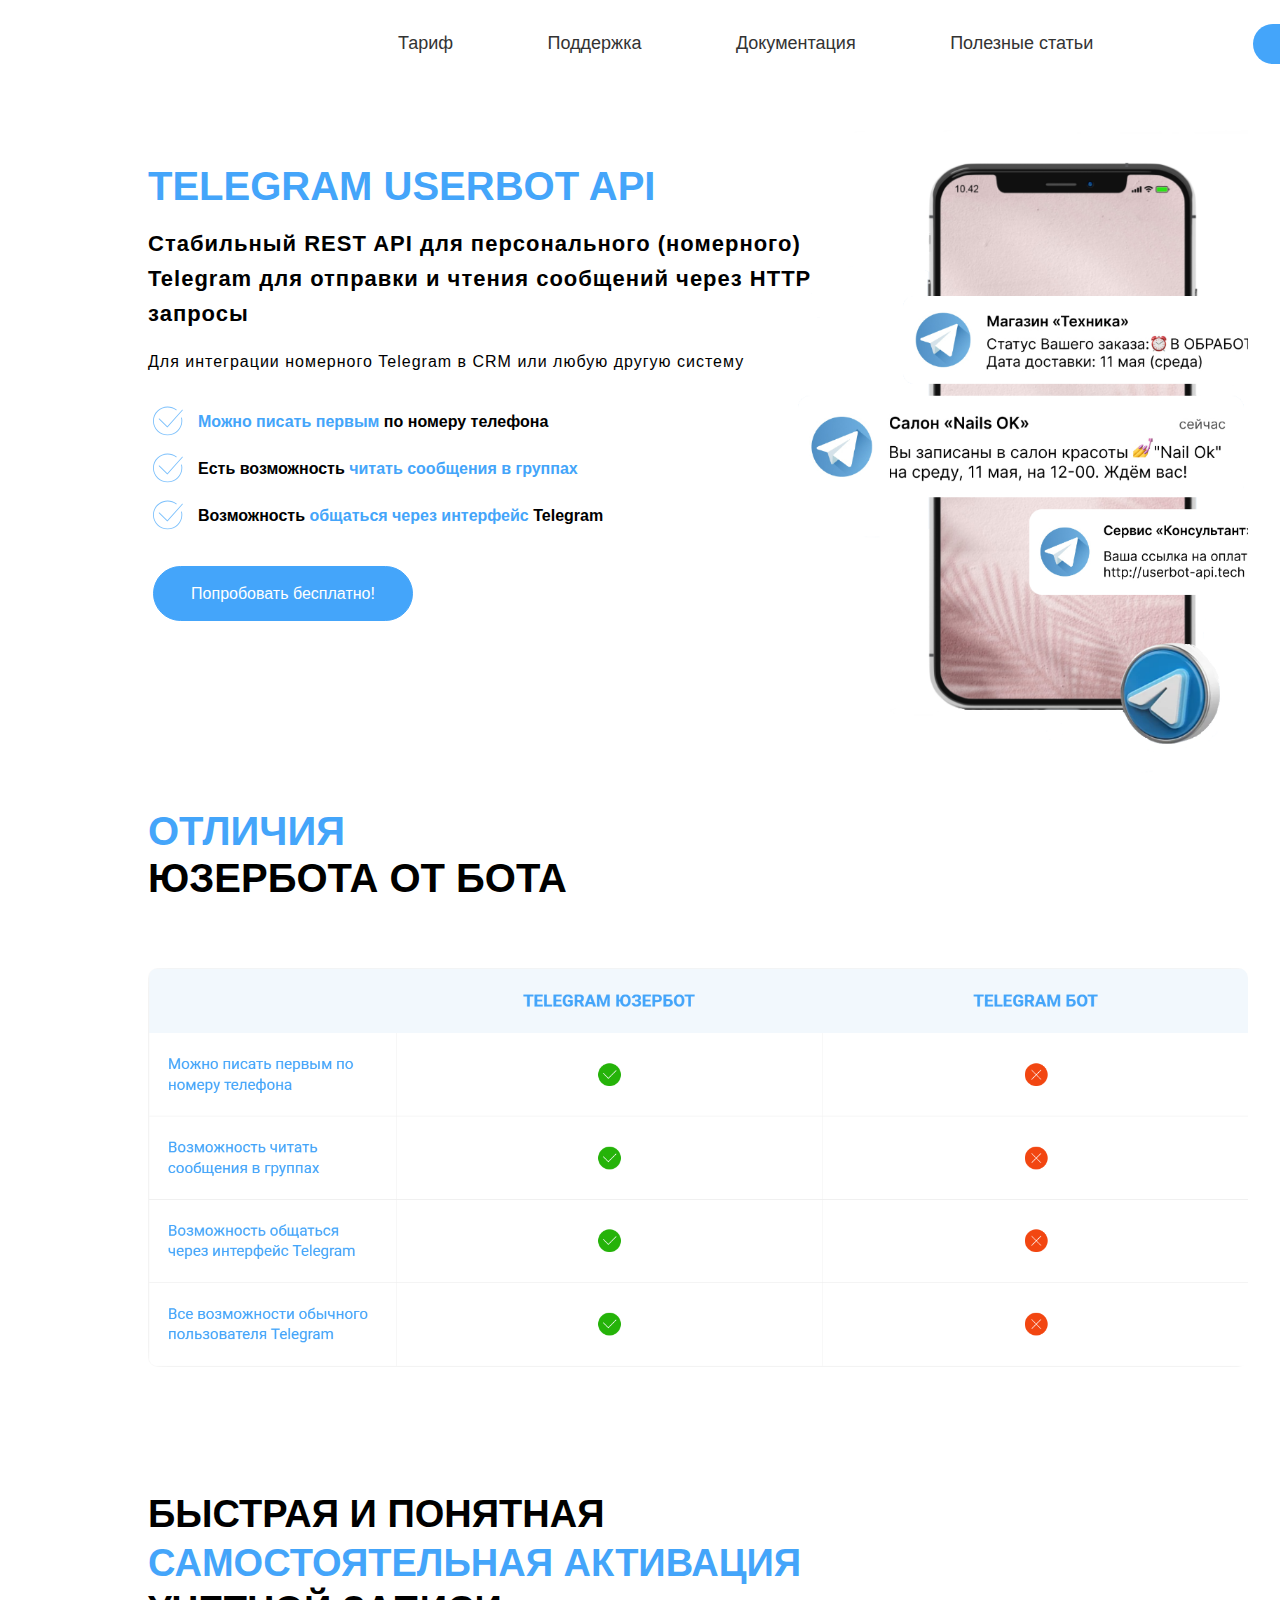
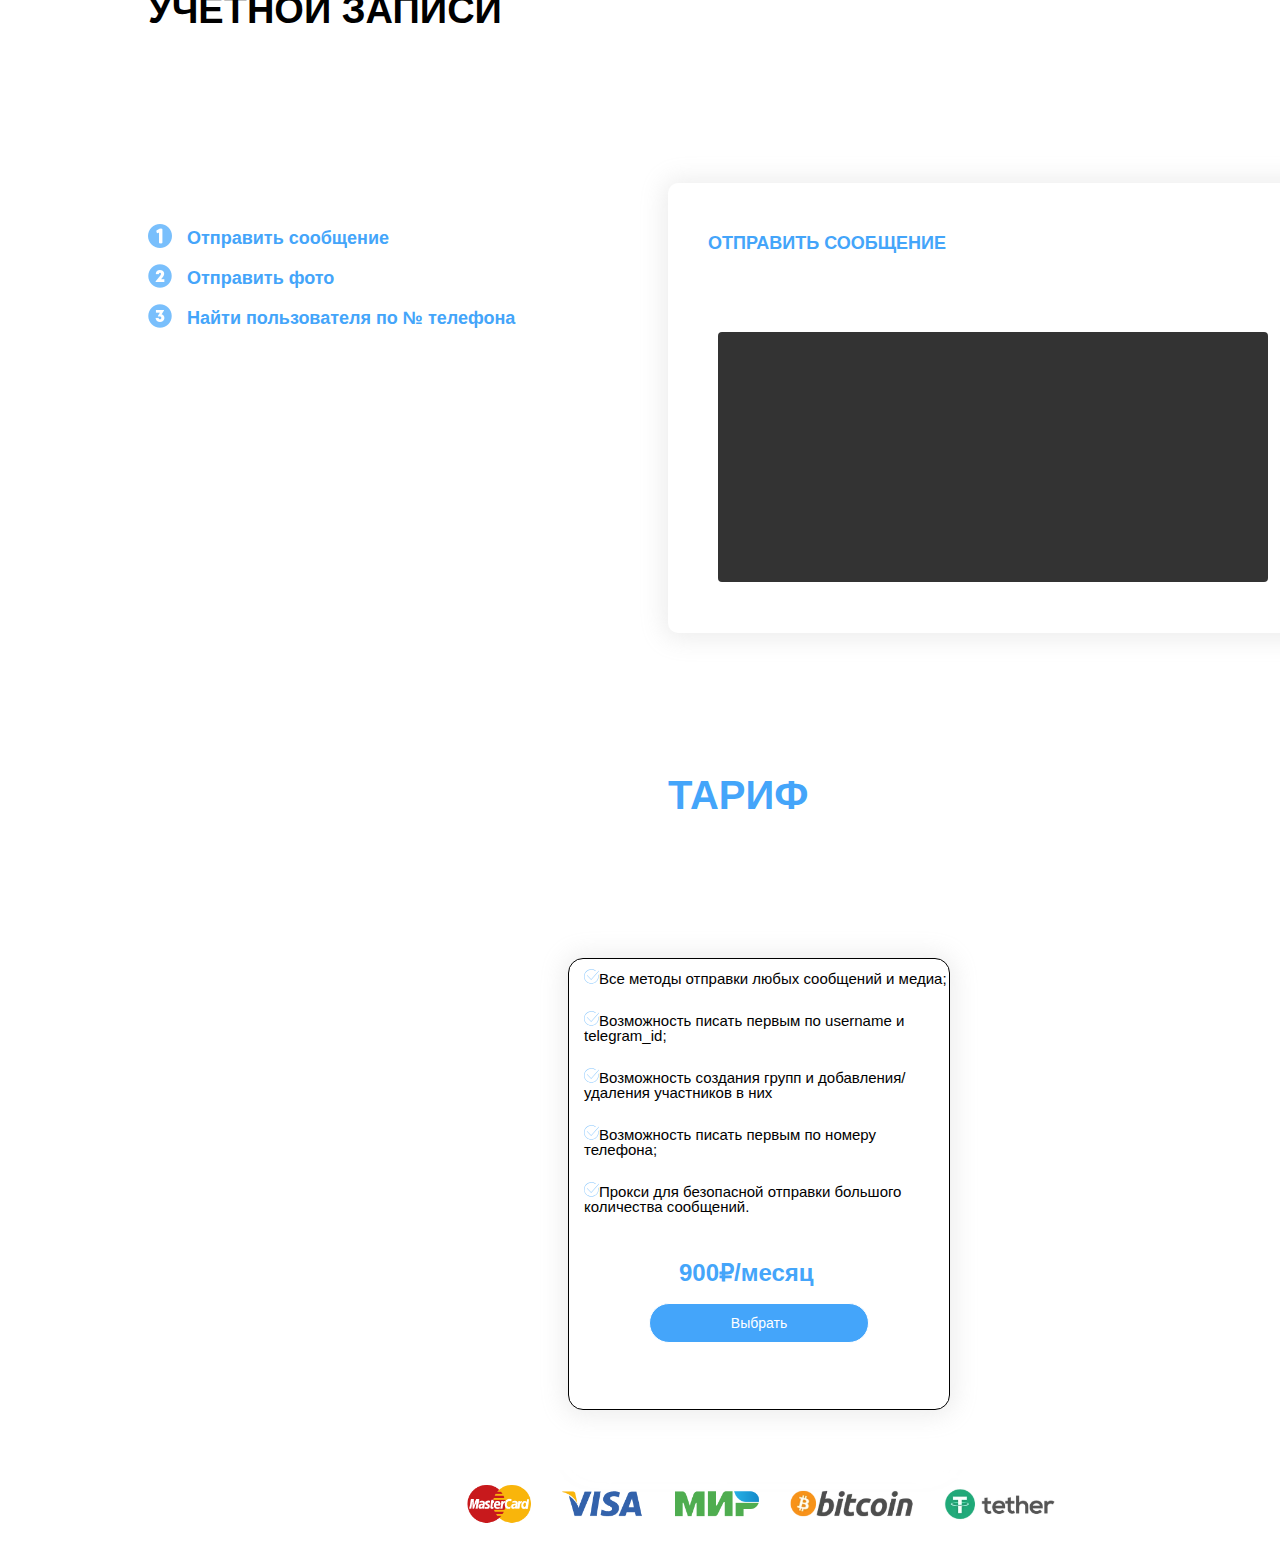
==== index.html @ 50e0afa7 "Add files via upload" ====
<!DOCTYPE html>
<html lang="en">
<head>
    <meta charset="UTF-8">
    <meta http-equiv="X-UA-Compatible" content="IE=edge">
    <meta name="viewport" content="width=device-width, initial-scale=1.0">
    <title>Telegram userbot api</title>
    <link rel="stylesheet" href="style.css">
    <link rel="stylesheet" href="media.css">
</head>
<body>
    <header>
        <div class="top_menu"> 
            <a href="">Тариф</a>
            <a href="">Поддержка</a>
            <a href="">Документация</a>
            <a href="">Полезные статьи</a>
            <button>Личный кабинет</button>
        </div>
    </header>
    <main>
        <div class="about">
            <strong class="strong">TELEGRAM USERBOT API</strong>
            <p class="stab">Стабильный REST API для персонального (номерного) Telegram для отправки и чтения сообщений через HTTP запросы</p>
            <p class="inter">Для интеграции номерного Telegram в CRM или любую другую систему</p></div>
            <div class="col">
                <img src="Tilda_Icons_27bu_1_1.svg" alt=""class="img2"> <p class="p1">Можно писать первым <span>по номеру телефона</span></p>
                <img src="Tilda_Icons_27bu_1_1.svg" alt=""class="img3"> <p class="p2" style="color: black;">Есть возможность <span style="color: #44a5fa;">читать сообщения в группах</span></p>
                <img src="Tilda_Icons_27bu_1_1.svg" alt=""class="img4"> <p class="p3"style="color: black;">Возможность <span style="color: #44a5fa;">общаться через интерфейс</span><span> Telegram</span></p>
            </div>
            <button class="try"><p>Попробовать бесплатно!</p></button>
        <div class="dif">
            <div class="otl_u"><h1 class="otl" >ОТЛИЧИЯ</h1>
            <h1>ЮЗЕРБОТА ОТ БОТА</h1></div>
            <div class="tb">
                <img src="Telegram userbot api - Google Chrome 21.02.2023 16_59_31.png.png" alt="" class="img5">
            </div>
        </div>
        <div class="fast">
            <h1 class="fst">БЫСТРАЯ И ПОНЯТНАЯ</h1>
            <h1 class="fast1">САМОСТОЯТЕЛЬНАЯ АКТИВАЦИЯ</h1>
            <h1>УЧЕТНОЙ ЗАПИСИ</h1>
        </div>
        <div class="links">
           <div class="sms"><img src="round.png" alt=""><a href=""> Отправить сообщение</a></div> 
           <div class="photo"><img src="number-2.png" alt=""><a href=""> Отправить фото</a></div> 
            <div class="tell"><img src="number-3.png" alt=""><a href=""> Найти пользователя по № телефона</a></div>
        </div>
        <div class="input_block">
            <p class="search">ОТПРАВИТЬ СООБЩЕНИЕ</p>
            <div class="code">
            </div>
        </div>
        <div class="price">
            <H1 class="tarif">ТАРИФ</H1>
            <div class="block">
                <p class="p4"><img src="Tilda_Icons_27bu_1_1.svg" alt=""class="img6">Все методы отправки любых сообщений и медиа;</p>
                <p class="p5"><img src="Tilda_Icons_27bu_1_1.svg" alt=""class="img7">Возможность писать первым по username и telegram_id;</p>
                <p class="p6"><img src="Tilda_Icons_27bu_1_1.svg" alt=""class="img8">Возможность создания групп и добавления/удаления участников в них</p>
                <p class="p7"><img src="Tilda_Icons_27bu_1_1.svg" alt=""class="img9">Возможность писать первым по номеру телефона;</p>
                <p class="p8"><img src="Tilda_Icons_27bu_1_1.svg" alt=""class="img10">Прокси для безопасной отправки большого количества сообщений.</p>
                <h1 class="count">900₽/месяц</h1>
                <button class="choose">Выбрать</button>
            </div>
            <div class="pay"><img src="Telegram userbot api - Google Chrome 25.02.2023 03_51_30.png" alt="" class="wallets"></div>
           
        </div>    
    </main>

</body>
</html>
---- style.css ----
body{
    font-family: 'Roboto',Arial,sans-serif;
    box-sizing: border-box;
    display: flex;
}
header{
    margin: 0;
    display: flex;
    position: absolute;
    flex-direction: column;
    height: 75px;
    box-shadow: 2px 12px 14px -19px #343333;    
}

.top_menu{
    position: absolute;
    width: 1100px;
    margin-top: 25px;
    margin-left:390px;
}

.top_menu a{
    position: relative;
    font-family: 'Roboto',Arial,sans-serif;
    margin-right: 90px;
    text-decoration: none;
    font-size: 18px;
    color:#333333 ;
    font-weight: 500;
    
}

.top_menu a:hover{
    color:#44a5fa; 
}
.top_menu button{
    position: absolute;
    height: 40px;
    width: 170px;
    border-radius: 30px;
    color: white;
    background-color: #44a5fa;
    border: #44a5fa;
    margin-left: 70px;
    font-size: 14px;
    cursor: pointer;
    margin-top: -9px;
}


main{
    position: relative;
    max-width: 1440px;
    align-items:center;
    margin-top: 120px;
    margin-left: 140px;
    flex-direction: row;
}

.about{
    margin-top: 40px;
    height:auto;
    letter-spacing: 1px;
    max-width: 775px;
}

.about strong{
    font-weight: 700;
    font-size: 40px;
    color:rgb(68, 165, 250); 
    letter-spacing: 0;
    line-height: 36px;
}

.stab{
    line-height: 35px;
    font-size: 22px;
    font-weight: 600;
    margin-right: 70px;
}

.img2{
    position: absolute;
    width: 30px;
    margin-top: -5px;
    margin-left:5px;
}
.col{
    margin-top: 40px;
    line-height: 1px;
    min-width: auto;
    position: relative;
    min-width:auto;
    width: 500px;
    height: 100px;
    
}
.col p{
    width: auto;
    position: relative;
    font-weight: 700;
    color: #44a5fa;
}

.col p span{
    font-weight: 700;
    font-size: 16px;
    color: black;
}

.p1{
    position: relative;
    margin-left: 50px;
    top: 10px;
}

.img3{
    position: absolute;
    width: 30px;
    margin-top: 25px;
    margin-left:5px;
}

.img4{
    position: absolute;
    width: 30px;
    margin-top: 55px;
    margin-left:5px;
}

.p2{
    width: auto;
    position: relative;
    left:50px;
    top: 40px;
}

.p3{
    position: relative;
    top:70px;
    left: 50px;
}

.try{
    margin-top: 55px;
    margin-left: 5px;
    border-radius: 30px;
    width: 260px;
    height:55px;
    background-color: #44a5fa;
    border: 1px solid #44a5fa;
    color:white;
    cursor: pointer;
    font-size: 16px;
}

.otl{
    color: #44a5fa;
}
.otl_u{
    margin-bottom: 70px;
    font-size: 20px;
}
.dif{
    margin-top:200px;
    line-height: 20px;
}

.img5{
    position: relative;
    margin-top:10px;
    max-width: 100%;
    width: 1100px;
    border-radius: 10px;
}

.start{
    margin-top: 100px;
    line-height: 15px;
}
.st1{
    color: #44a5fa;
}

main{
    background-image: url(Telegram\ userbot\ api\ -\ Google\ Chrome\ 24.02.2023\ 23_14_35.png);
    background-repeat: no-repeat;
    background-size: 600px;
    background-position: 650px -10px;
    background-attachment:local;
}

.fast1{
    color: #44a5fa;
    line-height: 20px;
}

.fast{
    position: relative;
    max-width: 100%;
    max-height: 100%;
    margin-top: 130px;
    font-size: 19px;
    line-height: 25px;
}

.links{
    line-height: 40px;
    margin-top: 200px;
}

.sms a{
    position: absolute;
    margin-left: 15px;
    margin-top:-5px;
    text-decoration: none;
    color: #44a5fa;
    font-size: 18px;
    font-weight: 700;
}

.photo a{
    position: absolute;
    margin-left: 15px;
    margin-top:-5px;
    text-decoration: none;
    color: #44a5fa;
    font-size: 18px;
    font-weight: 700;
}

.tell a{
    position: absolute;
    margin-left: 15px;
    margin-top:-5px;
    text-decoration: none;
    color: #44a5fa;
    font-size: 18px;
    font-weight: 700;
}

.input_block{
    height: 450px;
    width: 650px;
    position: absolute;
    box-shadow: 0px 1px 23px 5px rgb(163 163 163 / 20%);
    margin-left: 520px;
    margin-top:-160px;
    border-radius: 10px;
}

.search{
    margin-left:40px;
    margin-top:50px;
    color: #44a5fa;
    font-size: 18px;
    font-weight: 700;
}

.code{
    position: absolute;
    width: 550px;
    height: 250px;
    background-color: #333333;
    margin-left:50px;
    border-radius: 4px; 
    margin-top: 60px;
}

.price{
    max-width: 100%;
    max-height: 100%;
    margin-top:400px;
    margin-left: auto;
}

.tarif{
    margin-top: 430px;
    margin-left: 520px;
    color: #44a5fa;
    font-size: 40px;
}

.block{
    border: 0.5px solid black;
    height: 450px;
    width: 380px;
    display: flex ;
    position: relative;
    margin-top:140px;
    margin-left: 420px;
    box-shadow: 0px 1px 23px 5px rgb(163 163 163 / 20%);
    border-radius: 15px;
    flex-direction: column;
    max-block-size: 0%;
}

.block img{
    align-items: center;
    position: relative;
    width: 15px;
    left: 0px;
}

.block p{
    
    line-height: 15px;
    left: 0px;
    margin-top: 10px;
    margin-left: 15px;
    font-size: 15px;
}

.count{
    margin-top: 30px;
    margin-left: 110px;
    color: #44a5fa;
    font-size: 24px;
}

.choose{
    margin-left:80px;
    width:220px;
    height: 40px;
    background-color: #44a5fa;
    border-radius: 30px;
    border: 1px solid white;
    color: white;
    font-size: 14px;
    cursor: pointer;
}
.pay{
    position: relative;
    margin-left:310px;
    height: 100px;
    margin-top: 10px;
    align-items: center;
}
.wallets{
    position: relative;
    max-width: 100%;
    margin-top: 50px;
    width: 600px;
    
}
---- media.css ----
@media only screen and (max-width:1200px){
    
    body{
        margin-left:-50px;
    }
    main{
        margin-left: 270px;
        
    }
    .top_menu{
        width: 1000px;
        margin-left: 220px;
    }
    .top_menu a{
        margin-right:80px;
        font-size: 19px;
        font-weight: 600;
    }
    .top_menu button{
        width: 160px;
        margin-left: 0px;
        font-size: 15px;
        font-weight: 600;
    }

    .try{
        margin-top: 120px;
        width: 500px;
        font-size: 20px;
    }
    .about{
        width: 700px;
    }
    .col{
        margin-left: 10px;
        top:5px;
    }
    .inter{
        font-size:18px;
    }
    .img2{
        width: 35px;
    }
    .img3{
        width: 35px;
    }
    .img4{
        width: 35px;
    }
    .img5{
        margin-left: 0px;
        width: 900px;
    }
    main{
        background-position: -9999px;
    }
    .links{
        margin-top: 120px;
    }
    .input_block{
        margin-left: 160px;
        margin-top: 50px;
        width: 600px;
        height: 300px;
    }
    .code{
        width: 500px;
        height: 200px;
    }
    .block{
        margin-left: 260px;
        margin-top: 50px;
    }
    .pay{
        margin-left: 100px;
    }
    .wallets{
        margin-left: 0;
        width: 700px;
    }
    .tb{
        margin-left:-20px;
    }
}




@media only screen and (max-width:800px){
   body{
    margin-left: 50px;
   }
   
    main{
        margin-left: 30px;
    }
    .top_menu{
        margin-left: 35px;
        width: 650px;
    }
    .top_menu a{
        font-size: 16px;
        margin-right: 20px;
    }
    .top_menu button{
        width: 120px;
        font-size: 14px;
        font-weight: 400;
    }
    header{
        height: 0px;
    }
    .try{
        margin-top: 90px;
        width: 300px;
        font-size: 18px;
    }
    .about{
        width: 400px;
        margin-top: 0px;
    }
    .about strong{
        font-size: 24px;
    }
    .stab{
        font-size: 20px;
        line-height: 30px;
    }
    .inter{
        font-size: 18px;
    }

    .col{
        margin-left: 0px;
        top:5px;
        font-size:17px;
    }
    .img2{
        margin-left: 0px;
        width: 35px;
    }
    .img3{
        margin-left: 0px;
        width: 35px;
    }
    .img4{
        margin-right: 5px;
        width: 35px;
    }
    .img5{
        width: 700px;
    }
    main{
        background-position: -9999px;
    }
    .links{
        margin-top: 120px;
    }
    .input_block{
        margin-left: 105px;
        margin-top: 50px;
        width: 500px;
        height: 300px;
    }
    .code{
        width: 400px;
        height: 200px;
    }
    .block{
        margin-left: 155px;
        margin-top: 50px;
    }
    .pay{
        margin-left: 20px;
    }
    .wallets{
        width: 650px;
    }
}



 @media only screen and (max-width:600px){
    main{
        margin-top: 50px;
        margin-left: 30px;
    }
    header{
        height: 0px;
    }
    .top_menu{
        display: none;
    }
    .try{
        margin-top: 170px;
        width: 300px;
        font-size: 18px;
    }

    .dif{
        margin-top: 80px;
        font-size: 14px;
    }
    .about{
        width: 450px;
        top:0px;
    }
    .col{
        width: 400px;
        margin-left: 10px;
        top:0px;
    }
    .img2{
        width: 35px;
    }
    .img3{
        width: 35px;
    }
    .img4{
        width: 35px;
    }
    .img5{
        width: 600px;
    }
    main{
        background-position: -9999px;
    }
    .links{
        margin-top: 120px;
    }
    .input_block{
        margin-left: 60px;
        margin-top: 50px;
        width: 420px;
        height: 300px;
    }
    .code{
        width: 320px;
        height: 200px;
    }
    .block{
        margin-left: 50px;
        margin-top: 50px;
    }
    .pay{
        margin-left:0px;
    }
    .wallets{
        width: 500px;
    }
} 




@media only screen and (max-width:400px){
    main{
        margin-top: 50px;
        margin-left: 30px;
    }
    header{
        height: 0px;
    }
    .top_menu{
        display: none;
    }
    .try{
        margin-top: 170px;
        width: 300px;
        font-size: 18px;
        margin-left: 25px;
    }

    .dif{
        margin-top: 80px;
        font-size: 14px;
    }
    .about{
        width: 380px;
        top:0px;
    }
    .col{
        width: 300px;
        margin-left: 10px;
        top:0px;
    }
    .img2{
        width: 35px;
    }
    .img3{
        width: 35px;
    }
    .img4{
        width: 35px;
    }
    .img5{
        width: 400px;
    }
    main{
        background-position: -9999px;
    }
    .fast{
        font-size: 16px;
        line-height: 20px;
    }
    .fst{
        line-height: 29px;
    }
    .links{
        margin-top: 120px;
    }
    .input_block{
        margin-left: 0px;
        margin-top: 50px;
        width: 390px;
        height: 300px;
    }
    .code{
        margin-left: 45px;
        width: 310px;
        height: 210px;
    }
    .block{
        width: 300px;

        margin-left: 50px;
        margin-top: 50px;
    }
    .choose{
        margin-left: 70px;
    }
    .count{
        margin-left: 60px;
    }
    .pay{
        margin-left:0px;
    }
    .wallets{
        width: 500px;
    }
}
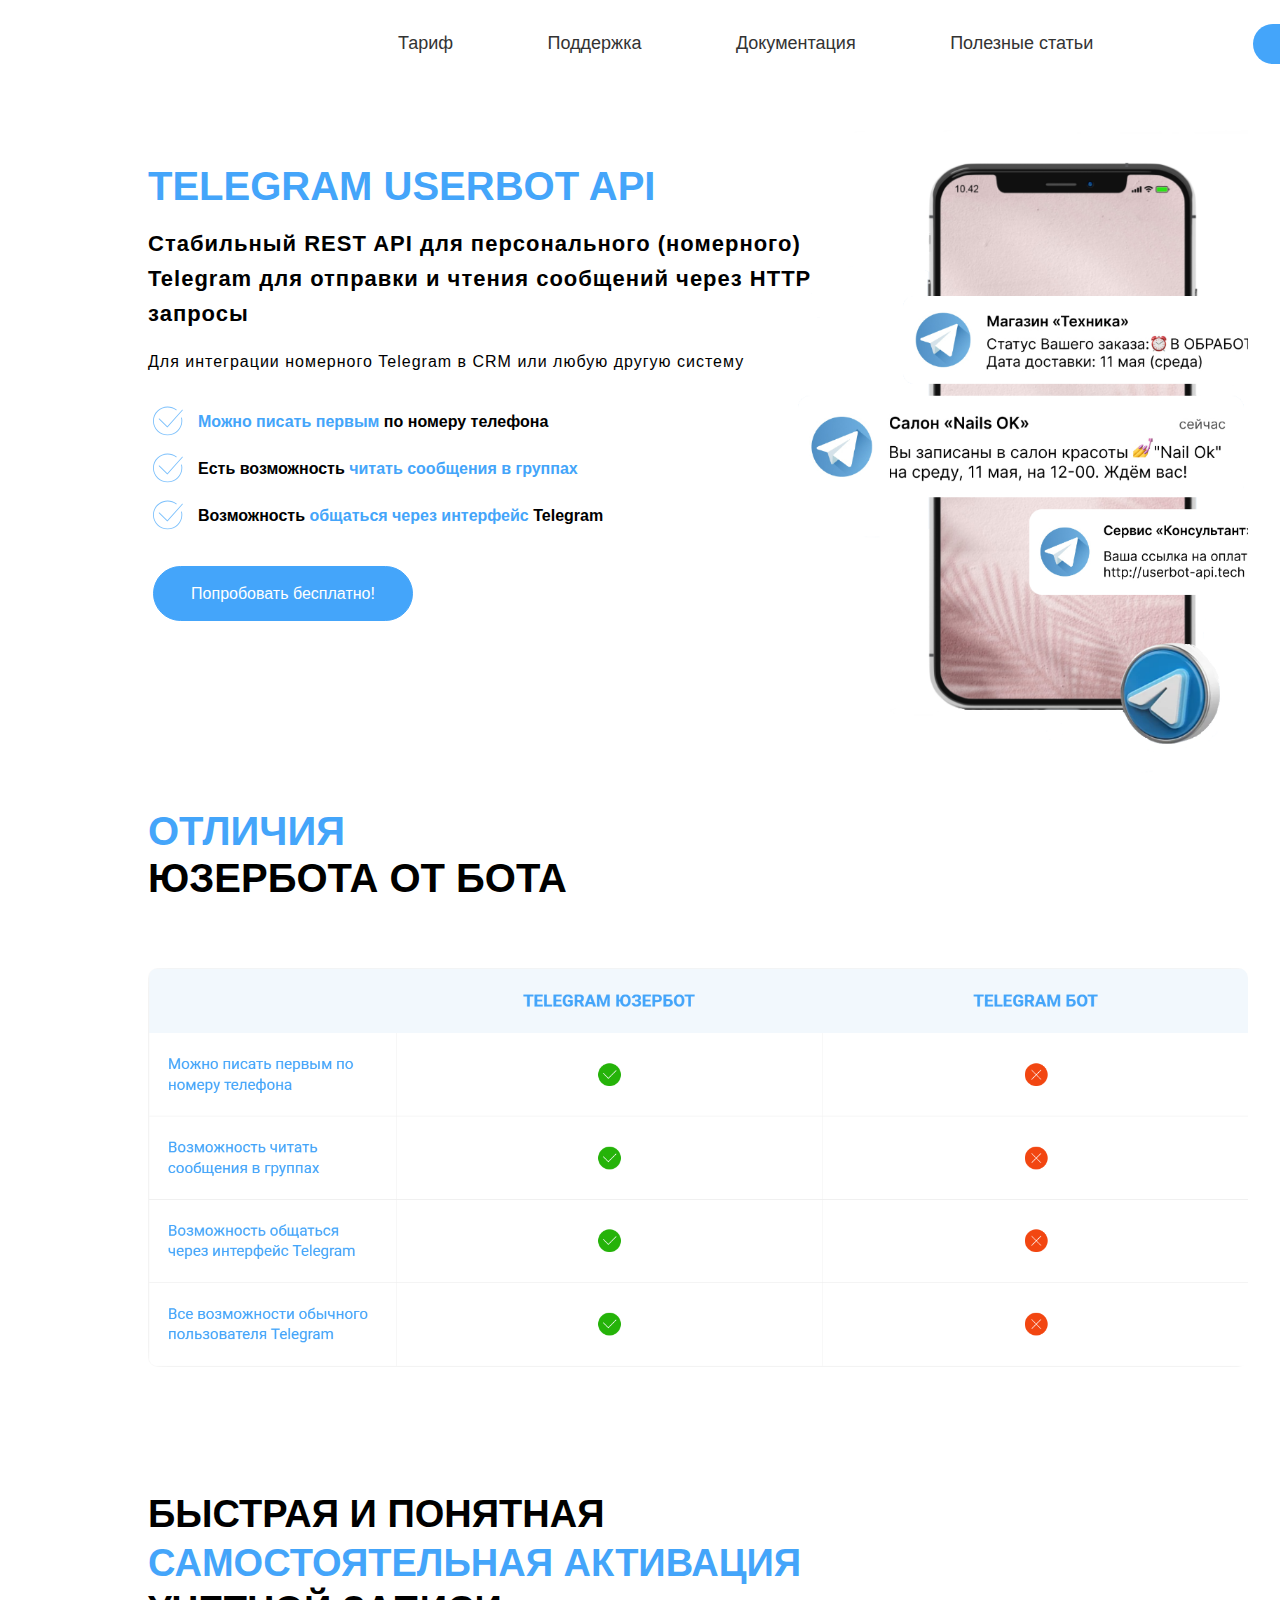
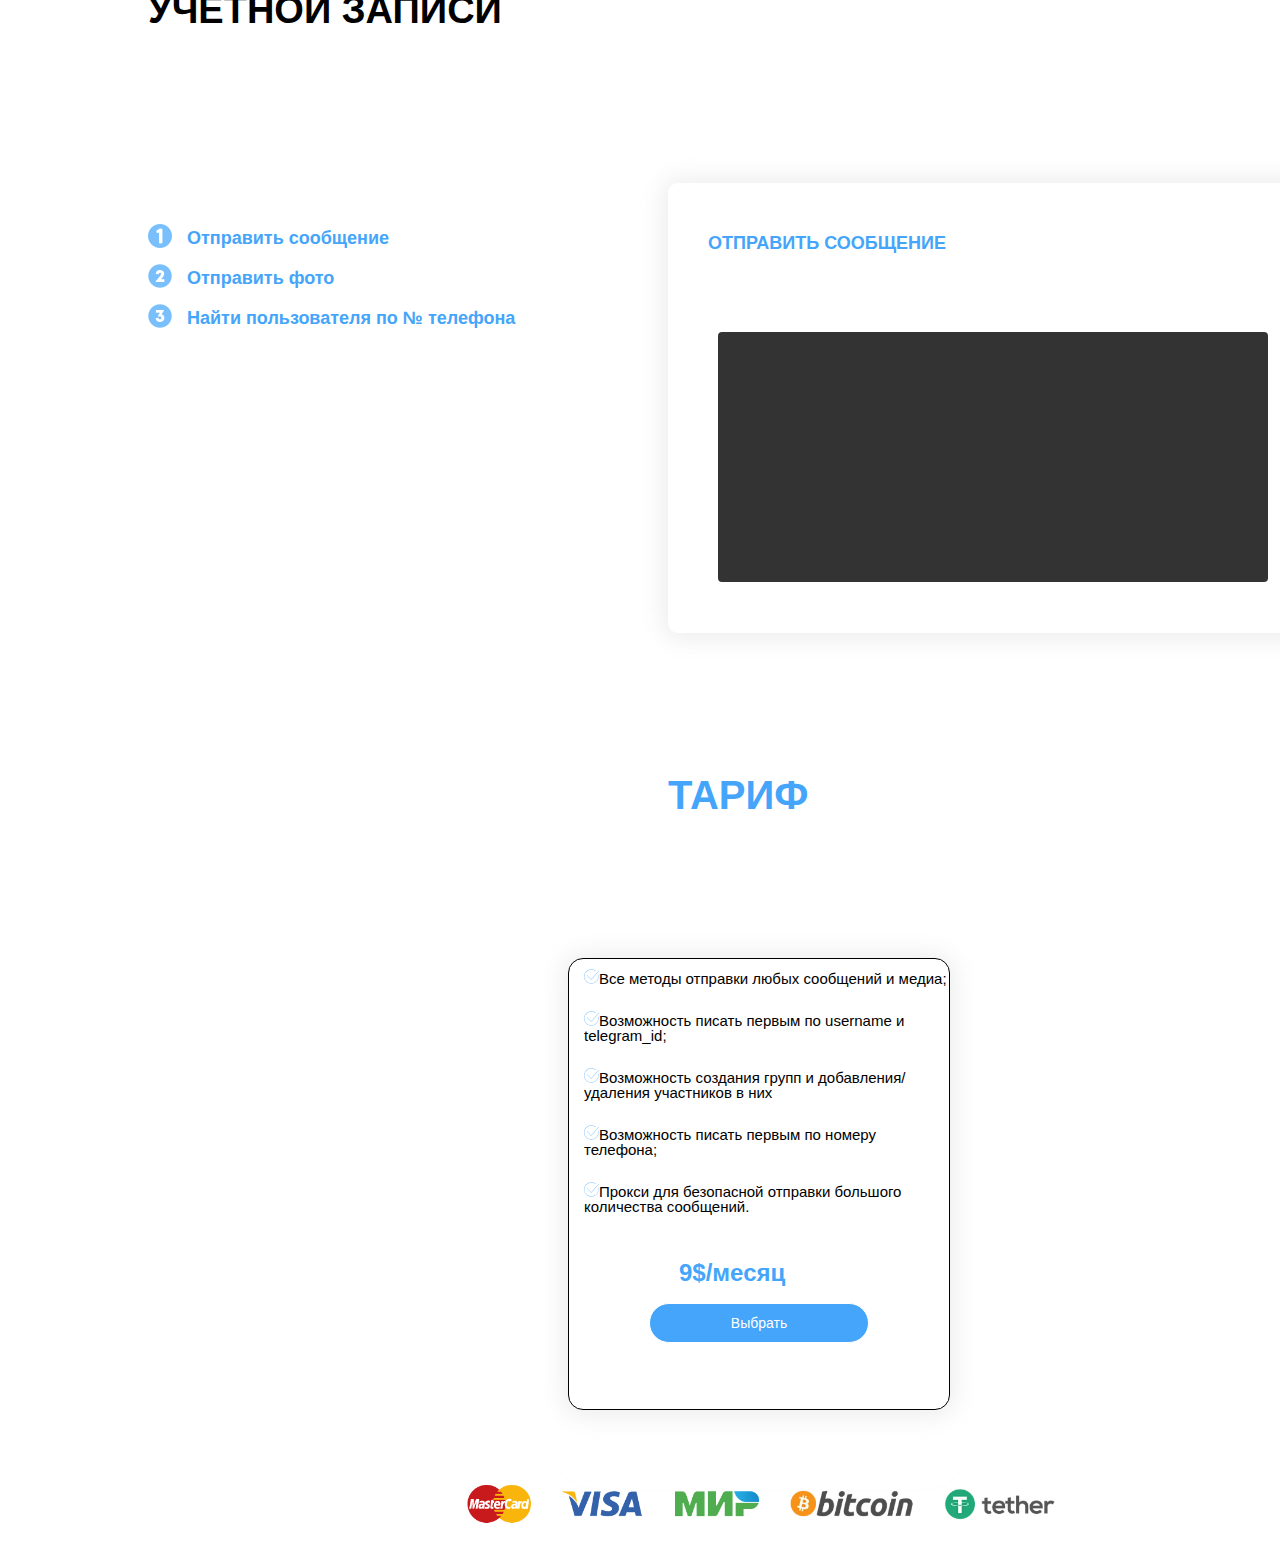
==== commit 8202ea65: "index.html" ====
--- a/index.html
+++ b/index.html
@@ -59,7 +59,7 @@
                 <p class="p6"><img src="Tilda_Icons_27bu_1_1.svg" alt=""class="img8">Возможность создания групп и добавления/удаления участников в них</p>
                 <p class="p7"><img src="Tilda_Icons_27bu_1_1.svg" alt=""class="img9">Возможность писать первым по номеру телефона;</p>
                 <p class="p8"><img src="Tilda_Icons_27bu_1_1.svg" alt=""class="img10">Прокси для безопасной отправки большого количества сообщений.</p>
-                <h1 class="count">900₽/месяц</h1>
+                <h1 class="count">9$/месяц</h1>
                 <button class="choose">Выбрать</button>
             </div>
             <div class="pay"><img src="Telegram userbot api - Google Chrome 25.02.2023 03_51_30.png" alt="" class="wallets"></div>
